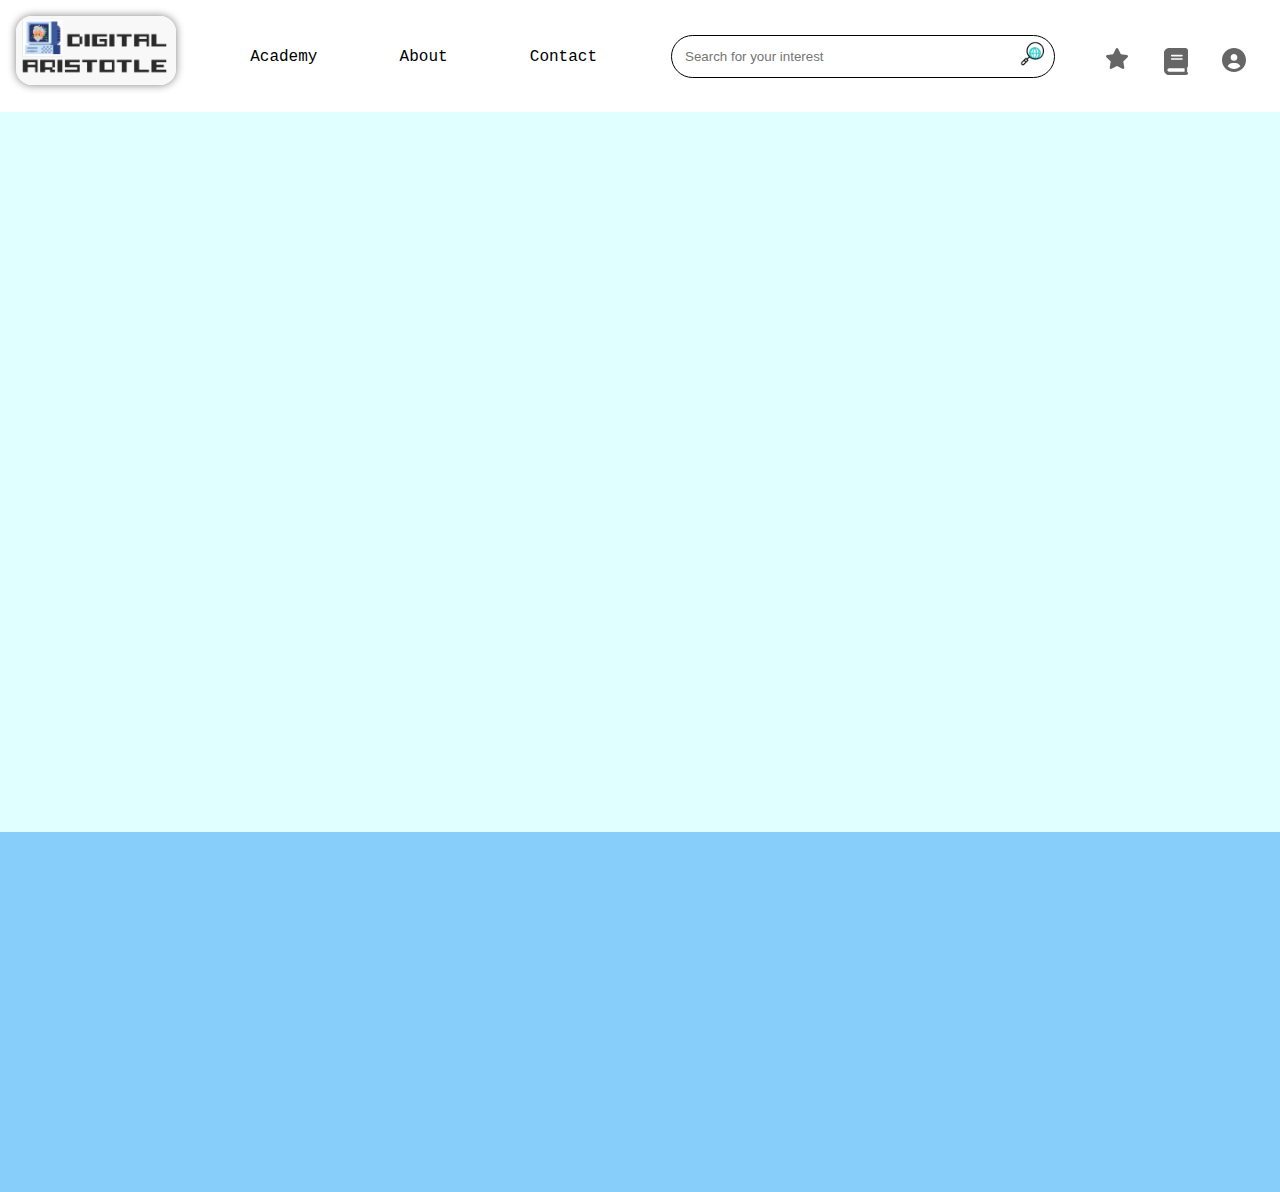
==== index.html @ e0be6559 "Second commit" ====
<!DOCTYPE html>
<html lang="en">
<head>
    <meta charset="UTF-8">
    <meta http-equiv="X-UA-Compatible" content="IE=edge">
    <meta name="viewport" content="width=device-width, initial-scale=1.0">
    <title>Digital Aristotle</title>
    <meta name="description" content="Digital Aristotle - your personalized tutor for learning anything online">
    <link rel="stylesheet" href="css-reset.css">
    <link rel="preconnect" href="https://fonts.googleapis.com">
    <link rel="preconnect" href="https://fonts.gstatic.com" crossorigin>
    <link href="https://fonts.googleapis.com/css2?family=IBM+Plex+Serif:ital,wght@0,400;0,500;1,400&family=Lora:ital@0;1&family=PT+Mono&display=swap" rel="stylesheet">
    <link rel="stylesheet" href="style.css">
</head>
<body>
    
    <header>
        <div class="logo">
            <a href="#"><img src="images/logo2.png" alt="logo for digital Aristotle"></a>
        </div>

        <nav>
            <div class="nbut1"><a href="#" title="">Academy</a></div>
            <div class="nbut2"><a href="#" title="">About</a></div>
            <div class="nbut3"><a href="#" title="">Contact</a></div>
            <div class="search"><input type="search" name="Search specific fields" id="search" placeholder="Search for your interest"></div>
            <div class="star"><a href="#">
                <img src="images/star-solid.svg" alt="Wishlist logo"></a>
                <div class="wiis">
                    <p>Every journey begins with a wish:)</p>
                    <a href="#">Explore</a>
                </div>
            </div>
            
            <div class="book"><a href="#"><img src="images/book-solid.svg" alt="Ongoing studies"></a></div>
            <div class="acc"><a href="#"><img src="images/circle-user-solid.svg" alt="Profile link"></a></div>
        </nav>
            
    </header>
    <div class="container">

    </div>
    <footer>

    </footer>
</body>
</html>
---- style.css ----
/* font-family: 'IBM Plex Serif', serif;
font-family: 'Lora', serif;
font-family: 'PT Mono', monospace; */

html{
    background-color: whitesmoke;
    height:100%;
}

body{
    height:100%;
}

h1{
    font-family: 'IBM Plex Serif', serif;
}

p{
    font-family: 'PT Mono', monospace;
}

a{
    text-decoration: none;
    font-family: 'PT Mono', monospace;
    color:black;
}

header{
    height:7rem;
    display: flex;
    background-color: white;
}

    .logo img{
        width:10rem;
        margin:1rem;
        border-radius:1rem;
        box-shadow: 0rem 0rem 0.5rem grey;
    }

    nav{
        width:100%;
        display:flex;
        justify-content: space-evenly;
    }

    .nbut1,.nbut2,.nbut3{
        width:fit-content;
        height: fit-content;
        margin:2rem 0.5rem;
        padding:1rem;
        border-radius:0.5rem;
    }

    .nbut1:hover,.nbut2:hover,.nbut3:hover{
        animation: box-in 0.3s ease-in-out forwards;
    }

    @keyframes box-in{
        from{
            box-shadow: 0rem 0rem 0.01rem grey;
        }
        to{
            box-shadow: 0rem 0rem 0.5rem grey;
        }
    }

    .search input[type="search"]{
        width:24rem;    
        padding:0.8rem;
        margin:2.2rem 1rem;
        background-image:url("images/search.gif");
        background-position: 21.5rem;
        background-repeat: no-repeat;
        background-size: 2rem;
        border:0.1rem black solid;
        border-radius:1.5rem;
    }

    nav img{
        position:relative;
        width:1.5rem;
        margin:3rem 0rem;
        filter:invert(0.4);
    }

    nav img:hover{
        transition-duration:1s;
        filter:invert(0);
        scale:1.1;
    }

    .wiis{
        display: none;
        font-size: 0.9rem;
        width:fit-content;
        text-align:center;
        position:absolute;
        top:5.5rem;
        right:2rem;
        padding:1rem;
        background-color:white;
        border:0.1rem black solid;
    }

    .wiis a{
        display: block;
        margin-top:0.5rem;
        color:blue;
    }

    
    .star:hover .wiis{
        display: block;
        animation:fade-in 0.7s forwards ease-in; 
    }

    @keyframes fade-in{
        from {  opacity:0; }
        to   { opacity: 1; }
    }

.container{
    height:80%;
    background-color: lightcyan;
}




footer{
    height:40%;
    background-color:lightskyblue;
}
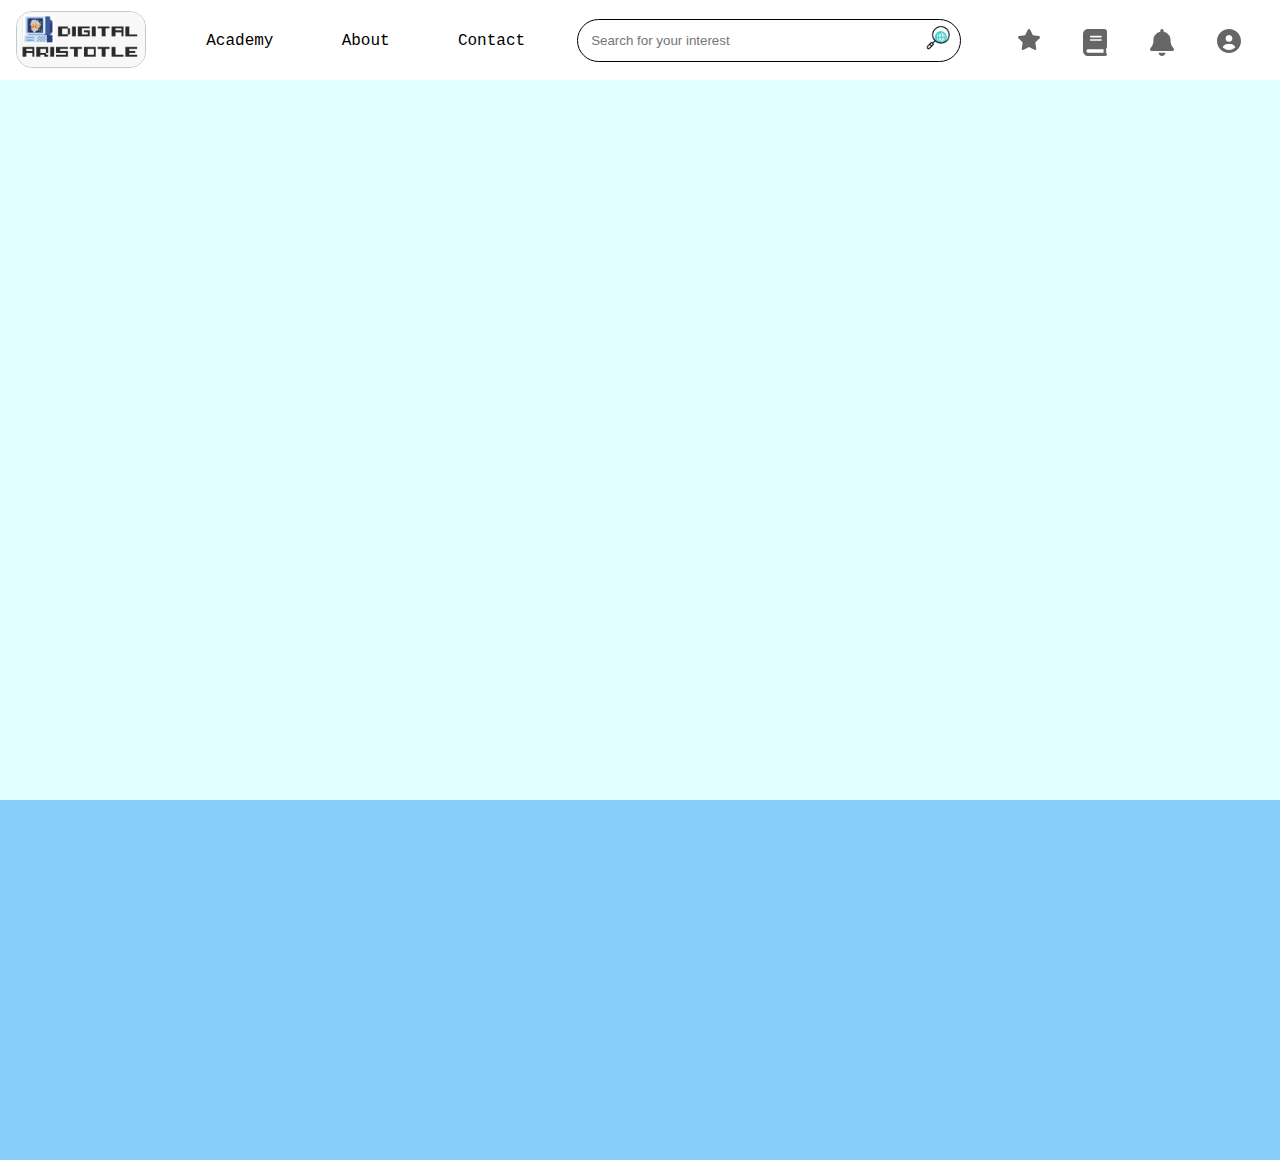
==== commit 1c49f052: "third commit" ====
--- a/index.html
+++ b/index.html
@@ -20,9 +20,9 @@
         </div>
 
         <nav>
-            <div class="nbut1"><a href="#" title="">Academy</a></div>
-            <div class="nbut2"><a href="#" title="">About</a></div>
-            <div class="nbut3"><a href="#" title="">Contact</a></div>
+            <div class="nbut1"><a href="#">Academy</a></div>
+            <div class="nbut2"><a href="#">About</a></div>
+            <div class="nbut3"><a href="#">Contact</a></div>
             <div class="search"><input type="search" name="Search specific fields" id="search" placeholder="Search for your interest"></div>
             <div class="star"><a href="#">
                 <img src="images/star-solid.svg" alt="Wishlist logo"></a>
@@ -31,8 +31,8 @@
                     <a href="#">Explore</a>
                 </div>
             </div>
-            
             <div class="book"><a href="#"><img src="images/book-solid.svg" alt="Ongoing studies"></a></div>
+            <div class="bell"><a href="#"><img src="images/bell-solid.svg" alt="notification"></a></div>
             <div class="acc"><a href="#"><img src="images/circle-user-solid.svg" alt="Profile link"></a></div>
         </nav>
             
--- a/style.css
+++ b/style.css
@@ -26,20 +26,20 @@
 }
 
 header{
-    height:7rem;
+    height:5rem;
     display: flex;
     background-color: white;
 }
 
     .logo img{
-        width:10rem;
-        margin:1rem;
+        width:8rem;
+        margin:0.7rem 0.5rem 0rem 1rem;
         border-radius:1rem;
-        box-shadow: 0rem 0rem 0.5rem grey;
+        border:0.05rem rgba(119, 136, 153, 0.456) solid;
     }
 
     nav{
-        width:100%;
+        width:90%;
         display:flex;
         justify-content: space-evenly;
     }
@@ -47,28 +47,31 @@
     .nbut1,.nbut2,.nbut3{
         width:fit-content;
         height: fit-content;
-        margin:2rem 0.5rem;
+        margin:1rem 0rem;
         padding:1rem;
         border-radius:0.5rem;
+        /* font-weight: 600; check this to see if it works out after finishing the project*/
     }
 
-    .nbut1:hover,.nbut2:hover,.nbut3:hover{
+    .logo img:hover,.nbut1:hover,.nbut2:hover,.nbut3:hover{
         animation: box-in 0.3s ease-in-out forwards;
     }
 
     @keyframes box-in{
         from{
+            text-decoration: none;
             box-shadow: 0rem 0rem 0.01rem grey;
         }
         to{
-            box-shadow: 0rem 0rem 0.5rem grey;
+            text-decoration: overline;
+            box-shadow: 0rem 0rem 0.4rem grey;
         }
     }
 
     .search input[type="search"]{
         width:24rem;    
         padding:0.8rem;
-        margin:2.2rem 1rem;
+        margin:1.2rem 1rem 0rem 0rem;
         background-image:url("images/search.gif");
         background-position: 21.5rem;
         background-repeat: no-repeat;
@@ -80,7 +83,7 @@
     nav img{
         position:relative;
         width:1.5rem;
-        margin:3rem 0rem;
+        margin:1.8rem 0.2rem;
         filter:invert(0.4);
     }
 
@@ -94,9 +97,8 @@
         display: none;
         font-size: 0.9rem;
         width:fit-content;
-        text-align:center;
         position:absolute;
-        top:5.5rem;
+        top:4.5rem;
         right:2rem;
         padding:1rem;
         background-color:white;
@@ -105,19 +107,29 @@
 
     .wiis a{
         display: block;
-        margin-top:0.5rem;
-        color:blue;
+        width:fit-content;
+        margin:0.6rem 0rem 0rem 6.5rem;
+        padding:0.5rem;
+        background-color:black;
+        color:white;
+        border:0.05rem white solid;
     }
 
     
     .star:hover .wiis{
         display: block;
-        animation:fade-in 0.7s forwards ease-in; 
+        animation:fade-in 0.2s forwards ease-out; 
     }
 
     @keyframes fade-in{
-        from {  opacity:0; }
-        to   { opacity: 1; }
+        from {  
+            opacity:0;
+            transform: scale(0.95); 
+        }
+        to { 
+            opacity: 1;
+            transform:scale(1);
+        }
     }
 
 .container{
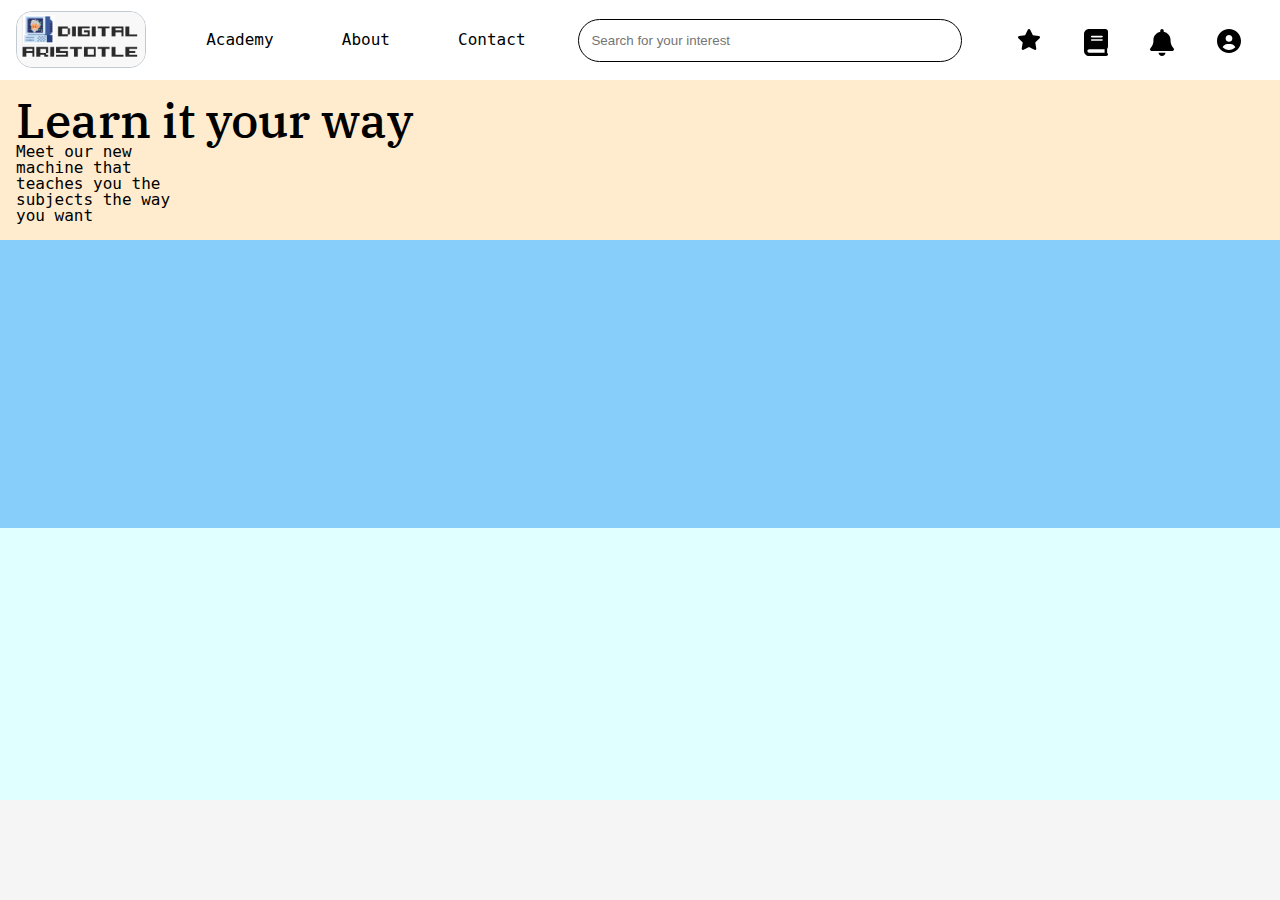
==== commit 86ca02c0: "commit" ====
--- a/index.html
+++ b/index.html
@@ -20,7 +20,16 @@
         </div>
 
         <nav>
-            <div class="nbut1"><a href="#">Academy</a></div>
+            <div class="nbut1">
+                <a href="#" class="aca">Academy</a>
+                <div class="drop-down">
+                    <a href="*">Lorem, ipsum dolor.</a>
+                    <a href="*">Lorem, ipsum dolor.</a>
+                    <a href="*">Lorem, ipsum dolor.</a>
+                    <a href="*">Lorem, ipsum dolor.</a>
+                    <a href="*">Lorem, ipsum dolor.</a>
+                </div>
+            </div>
             <div class="nbut2"><a href="#">About</a></div>
             <div class="nbut3"><a href="#">Contact</a></div>
             <div class="search"><input type="search" name="Search specific fields" id="search" placeholder="Search for your interest"></div>
@@ -32,13 +41,28 @@
                 </div>
             </div>
             <div class="book"><a href="#"><img src="images/book-solid.svg" alt="Ongoing studies"></a></div>
-            <div class="bell"><a href="#"><img src="images/bell-solid.svg" alt="notification"></a></div>
-            <div class="acc"><a href="#"><img src="images/circle-user-solid.svg" alt="Profile link"></a></div>
+            <div class="bell">
+                <a href="#"><img src="images/bell-solid.svg" alt="notification"></a>
+                <div class="noti">
+                    <p>You have no scheduled events;)</p>
+                </div>
+            </div>
+            <div class="acc">
+                <a href="#"><img src="images/circle-user-solid.svg" alt="Profile link"></a>
+                <!-- add a hover container if it seems necessary -->
+            </div>
         </nav>
-            
+        <!-- <div class="mobilenav">
+
+        </div> -->
     </header>
     <div class="container">
-
+        <div class="herobox1">
+            <div class="hdn">
+                <h1>Learn it your way</h1>
+                <p>Meet our new machine that teaches you the subjects the way you want</p>
+            </hdn>
+        </div>
     </div>
     <footer>
 
--- a/style.css
+++ b/style.css
@@ -49,33 +49,48 @@
         height: fit-content;
         margin:1rem 0rem;
         padding:1rem;
-        border-radius:0.5rem;
         /* font-weight: 600; check this to see if it works out after finishing the project*/
     }
 
     .logo img:hover,.nbut1:hover,.nbut2:hover,.nbut3:hover{
-        animation: box-in 0.3s ease-in-out forwards;
+        animation: box-in 0.2s ease-in-out forwards;
     }
 
     @keyframes box-in{
         from{
-            text-decoration: none;
-            box-shadow: 0rem 0rem 0.01rem grey;
+            box-shadow: 0rem 0rem 0.01rem rgb(224, 224, 224);
         }
         to{
-            text-decoration: overline;
-            box-shadow: 0rem 0rem 0.4rem grey;
+            box-shadow: 0rem 0rem 0.5rem rgb(61, 61, 61);
         }
     }
 
+    .drop-down{
+        display:none;
+        font-size: 0.9rem;
+        width:10vw;
+        height:fit-content;
+        position:absolute;
+        top:4.5rem;
+        left:10rem;
+        padding:1rem;
+        background-color:white;
+        border:0.1rem black solid;
+    }
+
+    .drop-down a{
+        display: inline-block;
+    }
+
+    .nbut1:hover .drop-down{
+        animation: fade-in 0.2s forwards ease-in;
+        display: block;
+    }
+
     .search input[type="search"]{
-        width:24rem;    
+        width:30vw;    
         padding:0.8rem;
         margin:1.2rem 1rem 0rem 0rem;
-        background-image:url("images/search.gif");
-        background-position: 21.5rem;
-        background-repeat: no-repeat;
-        background-size: 2rem;
         border:0.1rem black solid;
         border-radius:1.5rem;
     }
@@ -84,12 +99,10 @@
         position:relative;
         width:1.5rem;
         margin:1.8rem 0.2rem;
-        filter:invert(0.4);
     }
 
     nav img:hover{
-        transition-duration:1s;
-        filter:invert(0);
+        transition-duration:0.5s;
         scale:1.1;
     }
 
@@ -115,8 +128,20 @@
         border:0.05rem white solid;
     }
 
+    .noti{
+        display: none;
+        font-size: 0.9rem;
+        width:fit-content;
+        position:absolute;
+        top:4.5rem;
+        right:2rem;
+        padding:1rem;
+        background-color:white;
+        border:0.1rem black solid;
+    }
+
     
-    .star:hover .wiis{
+    .star:hover .wiis,.bell:hover .noti{
         display: block;
         animation:fade-in 0.2s forwards ease-out; 
     }
@@ -124,7 +149,7 @@
     @keyframes fade-in{
         from {  
             opacity:0;
-            transform: scale(0.95); 
+            transform: scale(0.97); 
         }
         to { 
             opacity: 1;
@@ -137,6 +162,26 @@
     background-color: lightcyan;
 }
 
+    .herobox1{
+        width:fit-content;
+        width:100%;
+        background-color: blanchedalmond;
+    }
+
+    .hdn{
+        width:fit-content;
+        font-size:3rem;
+        font-weight:500;
+        padding:1rem;
+    }
+
+    .hdn p{
+        font-size:1rem;
+        width:10rem;
+    }
+
+
+
 
 
 
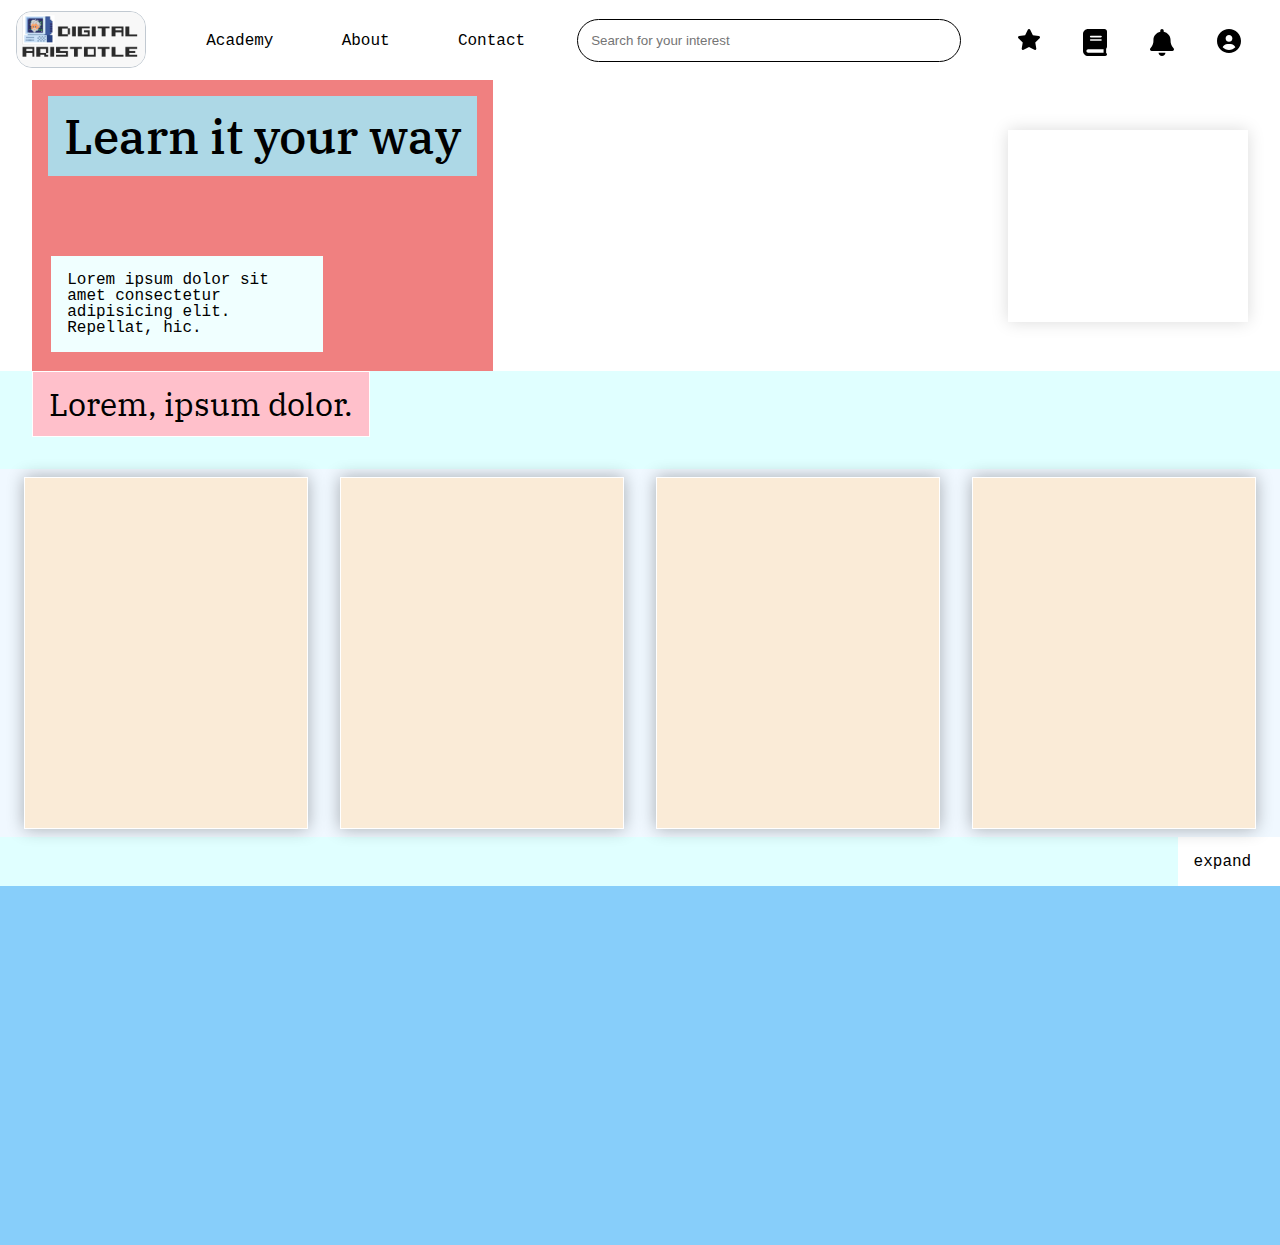
==== commit a6a14546: "commit" ====
--- a/index.html
+++ b/index.html
@@ -23,32 +23,52 @@
             <div class="nbut1">
                 <a href="#" class="aca">Academy</a>
                 <div class="drop-down">
-                    <a href="*">Lorem, ipsum dolor.</a>
-                    <a href="*">Lorem, ipsum dolor.</a>
-                    <a href="*">Lorem, ipsum dolor.</a>
-                    <a href="*">Lorem, ipsum dolor.</a>
-                    <a href="*">Lorem, ipsum dolor.</a>
+                    <div class="dropa">
+                        <a href="#" class="text">Lorem, ipsum dolor.</a>
+                        <a href="#"><img src="images/angle-right-solid.svg" alt=""></a>
+                    </div>
+                    <div class="dropa">
+                        <a href="#" class="text">Lorem, ipsum dolor.</a>
+                        <a href="#"><img src="images/angle-right-solid.svg" alt=""></a>
+                    </div>
+                    <div class="dropa">
+                        <a href="#" class="text">Lorem, ipsum dolor.</a>
+                        <a href="#"><img src="images/angle-right-solid.svg" alt=""></a>
+                    </div>
+                    <div class="dropa">
+                        <a href="#" class="text">Lorem, ipsum dolor.</a>
+                        <a href="#"><img src="images/angle-right-solid.svg" alt=""></a>
+                    </div>
+                    <div class="dropa">
+                        <a href="#" class="text">Lorem, ipsum dolor.</a>
+                        <a href="#"><img src="images/angle-right-solid.svg" alt=""></a>
+                    </div>    
                 </div>
             </div>
             <div class="nbut2"><a href="#">About</a></div>
             <div class="nbut3"><a href="#">Contact</a></div>
             <div class="search"><input type="search" name="Search specific fields" id="search" placeholder="Search for your interest"></div>
             <div class="star"><a href="#">
-                <img src="images/star-solid.svg" alt="Wishlist logo"></a>
+                <img src="images/star-solid.svg" alt="Wishlist logo" class="st"></a>
                 <div class="wiis">
                     <p>Every journey begins with a wish:)</p>
                     <a href="#">Explore</a>
                 </div>
             </div>
-            <div class="book"><a href="#"><img src="images/book-solid.svg" alt="Ongoing studies"></a></div>
+            <div class="book">
+                <a href="#"><img src="images/book-solid.svg" alt="Ongoing studies" class="bo"></a>
+                <div class="curr">
+                    <p>You have no Ongoing study:(</p>
+                </div>
+            </div>
             <div class="bell">
-                <a href="#"><img src="images/bell-solid.svg" alt="notification"></a>
+                <a href="#"><img src="images/bell-solid.svg" alt="notification" class="be"></a>
                 <div class="noti">
                     <p>You have no scheduled events;)</p>
                 </div>
             </div>
             <div class="acc">
-                <a href="#"><img src="images/circle-user-solid.svg" alt="Profile link"></a>
+                <a href="#"><img src="images/circle-user-solid.svg" alt="Profile link" class="ac" title="Your account"></a>
                 <!-- add a hover container if it seems necessary -->
             </div>
         </nav>
@@ -60,8 +80,31 @@
         <div class="herobox1">
             <div class="hdn">
                 <h1>Learn it your way</h1>
-                <p>Meet our new machine that teaches you the subjects the way you want</p>
-            </hdn>
+                <p>Lorem ipsum dolor sit amet consectetur adipisicing elit. Repellat, hic.</p>
+            </div>
+            <div class="himg">
+                <img src="" alt="">
+            </div>
+        </div>
+        <div class="top">
+            <h1>Lorem, ipsum dolor.</h1>
+        </div>
+        <div class="scrods">
+            <div class="card">
+
+            </div>
+            <div class="card">
+
+            </div>
+            <div class="card">
+
+            </div>
+            <div class="card">
+
+            </div>
+        </div>
+        <div class="more">
+            <a href="#">expand</a>
         </div>
     </div>
     <footer>
--- a/style.css
+++ b/style.css
@@ -5,6 +5,7 @@
 html{
     background-color: whitesmoke;
     height:100%;
+    overflow-x:hidden;
 }
 
 body{
@@ -67,19 +68,35 @@
 
     .drop-down{
         display:none;
-        font-size: 0.9rem;
-        width:10vw;
-        height:fit-content;
-        position:absolute;
-        top:4.5rem;
-        left:10rem;
-        padding:1rem;
-        background-color:white;
-        border:0.1rem black solid;
-    }
-
-    .drop-down a{
-        display: inline-block;
+        width:fit-content;
+        position:absolute;
+        top:4.2rem;
+        left:10.5rem;
+        background-color:white;
+        border:0.1rem black solid;
+    }
+
+    .dropa{
+        display: flex;
+        align-items: center;
+    }
+
+    .text{
+        padding:1rem;
+    }
+
+    .dropa a:hover{
+        text-decoration:underline;
+    }
+
+    .dropa img{
+        width:1rem;
+        padding:1rem;
+        margin:0.2rem;
+    }
+
+    .dropa img:hover{
+        box-shadow: 0rem 0rem 1rem rgba(0, 0, 0, 0.147);
     }
 
     .nbut1:hover .drop-down{
@@ -95,13 +112,13 @@
         border-radius:1.5rem;
     }
 
-    nav img{
+    .st,.bo,.be,.ac{
         position:relative;
         width:1.5rem;
         margin:1.8rem 0.2rem;
     }
 
-    nav img:hover{
+    .st:hover,.bo:hover,.be:hover,.ac:hover{
         transition-duration:0.5s;
         scale:1.1;
     }
@@ -128,6 +145,28 @@
         border:0.05rem white solid;
     }
 
+    .curr{
+        display: none;
+        font-size: 0.9rem;
+        width:fit-content;
+        position:absolute;
+        top:4.5rem;
+        right:3rem;
+        padding:1rem;
+        background-color:white;
+        border:0.1rem black solid;
+    }
+
+    .curr a{
+        display: block;
+        width:fit-content;
+        margin:0.6rem 0rem 0rem 6.5rem;
+        padding:0.5rem;
+        background-color:black;
+        color:white;
+        border:0.05rem white solid;
+    }
+
     .noti{
         display: none;
         font-size: 0.9rem;
@@ -141,7 +180,7 @@
     }
 
     
-    .star:hover .wiis,.bell:hover .noti{
+    .star:hover .wiis,.bell:hover .noti,.book:hover .curr{
         display: block;
         animation:fade-in 0.2s forwards ease-out; 
     }
@@ -158,26 +197,81 @@
     }
 
 .container{
-    height:80%;
+    height:fit-content;
     background-color: lightcyan;
 }
 
     .herobox1{
-        width:fit-content;
+        display:flex;
+        justify-content: space-between;
+        align-items: center;
         width:100%;
-        background-color: blanchedalmond;
-    }
-
-    .hdn{
-        width:fit-content;
-        font-size:3rem;
-        font-weight:500;
-        padding:1rem;
-    }
-
-    .hdn p{
-        font-size:1rem;
-        width:10rem;
+        height:70%;
+        background-color:white;
+        color: black;
+    }
+
+        .hdn{
+            background-color:lightcoral;
+            width:fit-content;
+            font-size:3rem;
+            font-weight:500;
+            margin-left:2rem;
+            padding:1rem;
+        }
+
+        .hdn h1{
+            background-color:lightblue;
+            margin-bottom:5rem;
+            padding:1rem;
+        }
+
+        .hdn p{
+            background-color: azure;
+            margin:0.2rem;
+            padding:1rem;
+            font-size:1rem;
+            width:15rem;
+        }
+
+        .himg{
+            width:15rem;
+            height:12rem;
+            margin-right:2rem;
+            box-shadow:0rem 0rem 1rem rgba(0, 0, 0, 0.147);
+        }
+
+    .top{
+        width:fit-content;
+        font-size:2rem;
+        background-color:pink;
+        border:0.1rem solid white;
+        margin-left:2rem;
+        padding:1rem;
+    }    
+
+    .scrods{
+        display:flex;
+        justify-content: space-evenly;
+        flex-wrap:wrap;
+        height:23rem;
+        width:100%;
+        background-color: aliceblue;
+        margin-top:2rem;
+    }
+
+        .card{
+            width:22%;
+            background-color: antiquewhite;
+            margin:0.5rem;
+            border:0.1rem solid white;
+            box-shadow:0rem 0rem 1rem rgba(0, 0, 0, 0.31);
+        }
+
+    .more{
+        margin-left:92%;
+        padding:1rem;
+        background-color:white;
     }
 
 
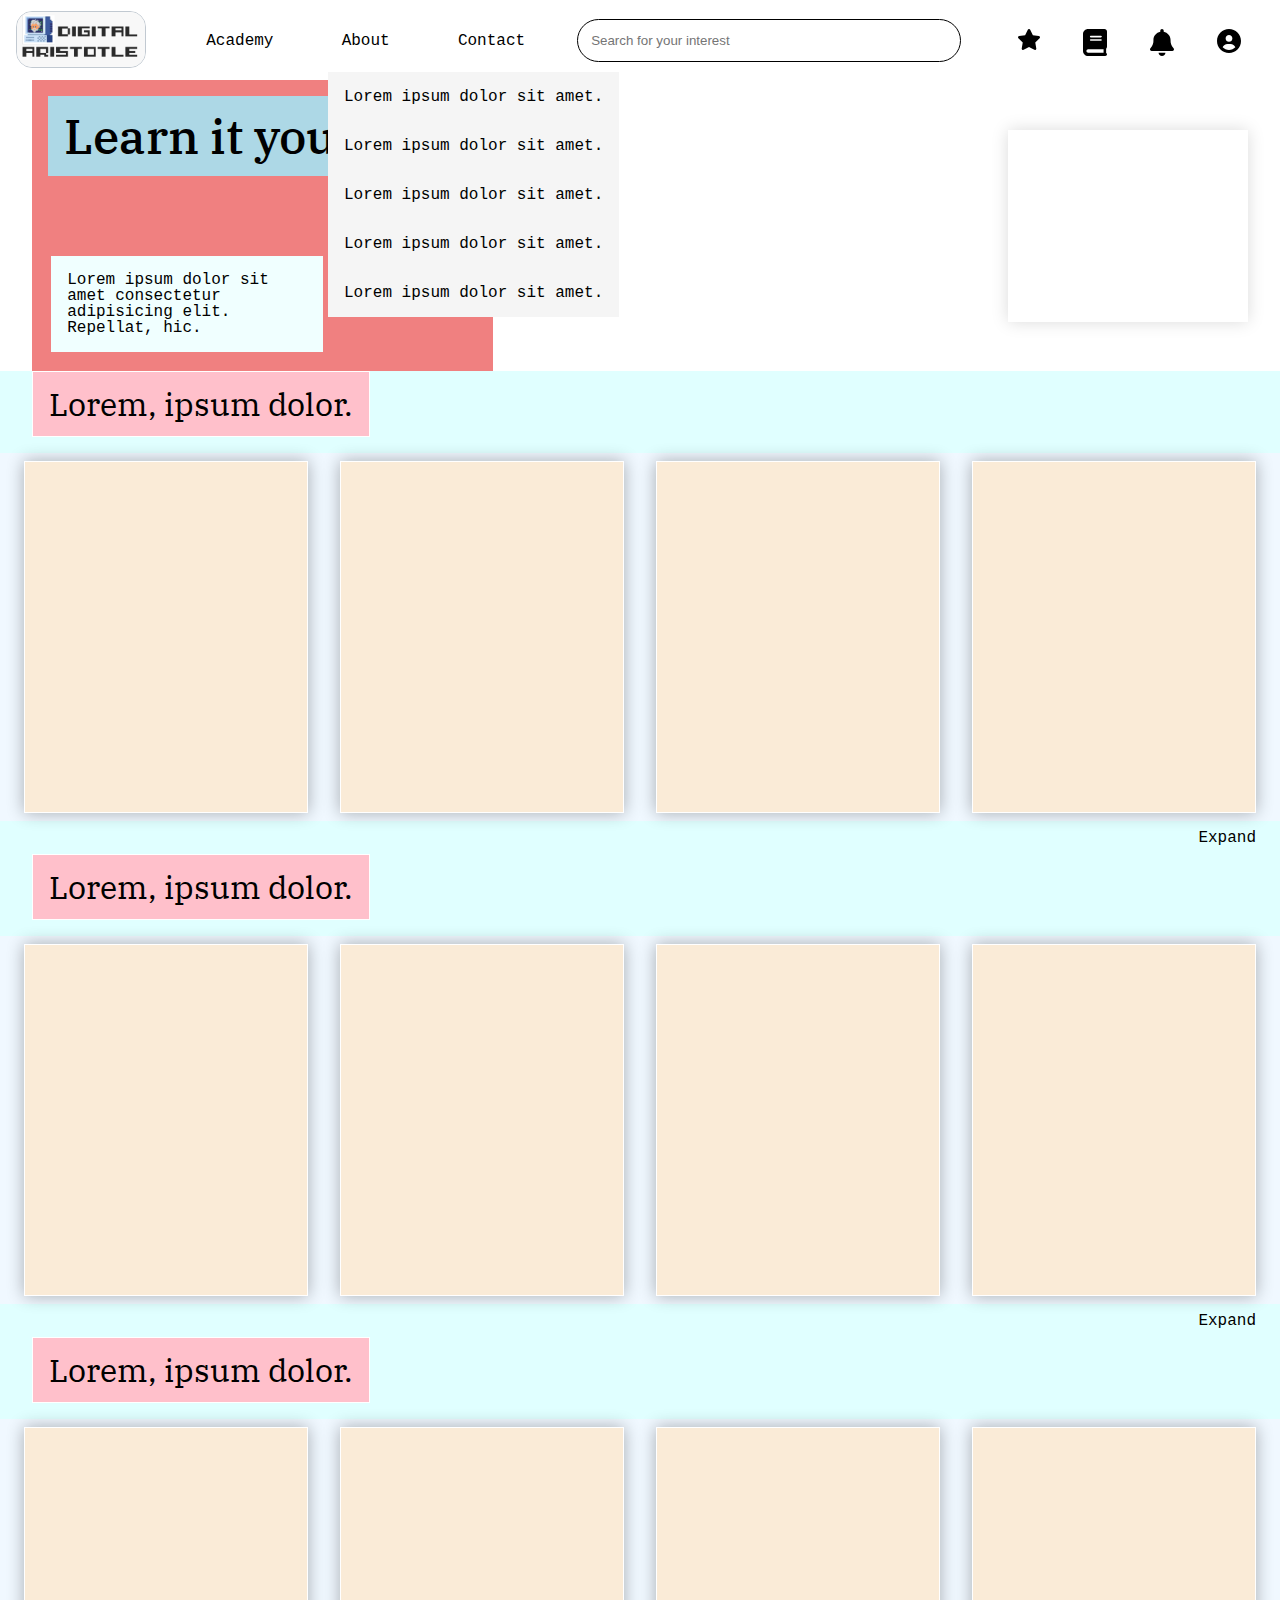
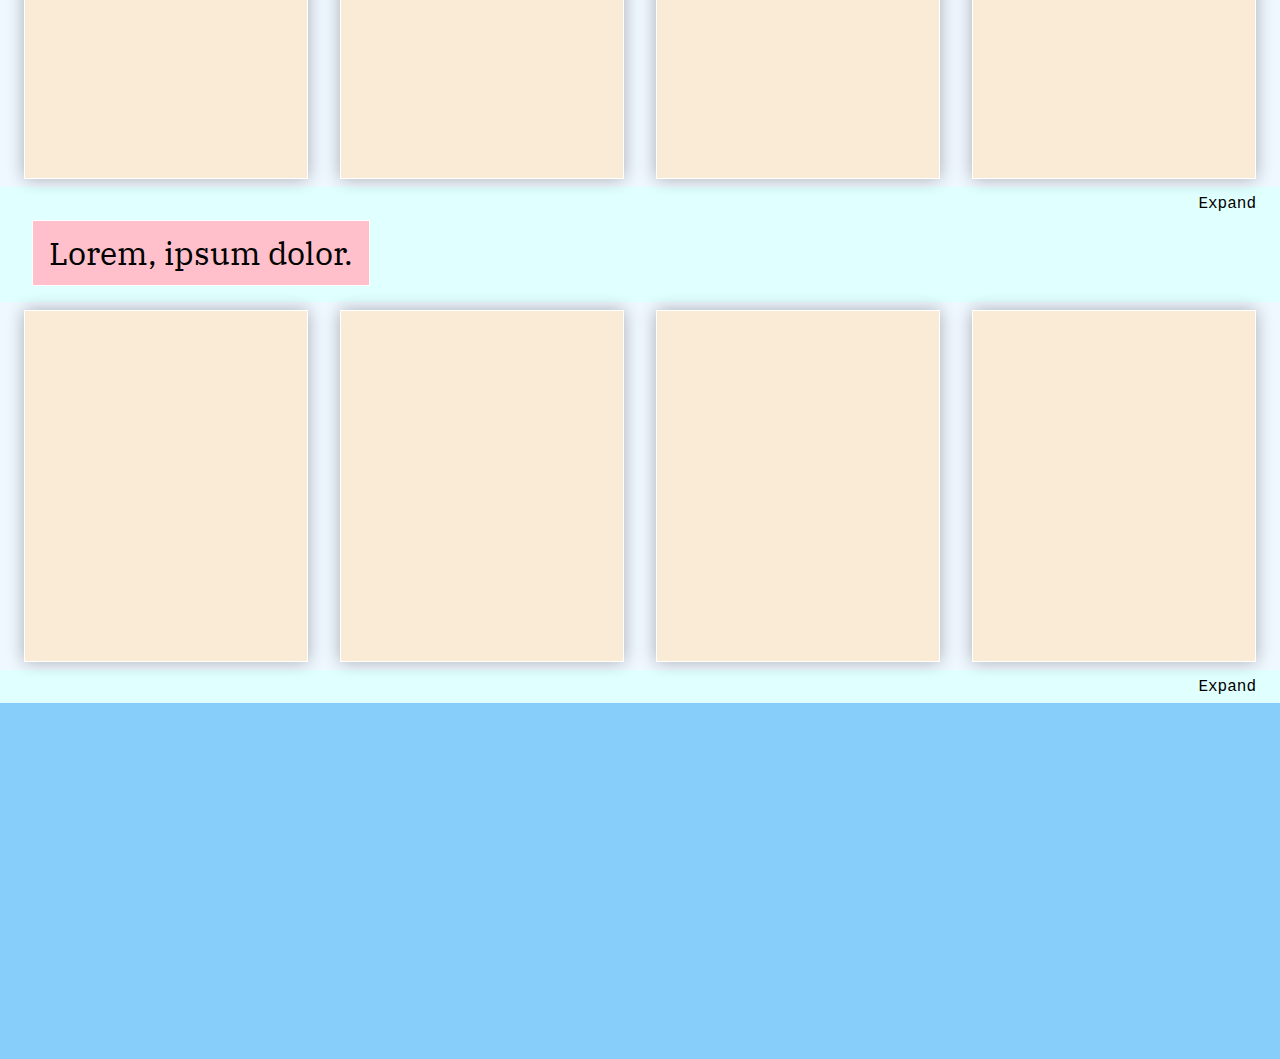
==== commit 9fff5d67: "changed nav" ====
--- a/index.html
+++ b/index.html
@@ -13,7 +13,6 @@
     <link rel="stylesheet" href="style.css">
 </head>
 <body>
-    
     <header>
         <div class="logo">
             <a href="#"><img src="images/logo2.png" alt="logo for digital Aristotle"></a>
@@ -25,24 +24,25 @@
                 <div class="drop-down">
                     <div class="dropa">
                         <a href="#" class="text">Lorem, ipsum dolor.</a>
-                        <a href="#"><img src="images/angle-right-solid.svg" alt=""></a>
+                        <a href="#" onclick="navdisplay()"><img src="images/angle-right-solid.svg" alt=""></a>
                     </div>
-                    <div class="dropa">
-                        <a href="#" class="text">Lorem, ipsum dolor.</a>
-                        <a href="#"><img src="images/angle-right-solid.svg" alt=""></a>
+                </div>
+                <div class="dropb" id="subdis">
+                    <div class="dropc">
+                        <a href="#">Lorem ipsum dolor sit amet.</a>
                     </div>
-                    <div class="dropa">
-                        <a href="#" class="text">Lorem, ipsum dolor.</a>
-                        <a href="#"><img src="images/angle-right-solid.svg" alt=""></a>
+                    <div class="dropc">
+                        <a href="#">Lorem ipsum dolor sit amet.</a>
                     </div>
-                    <div class="dropa">
-                        <a href="#" class="text">Lorem, ipsum dolor.</a>
-                        <a href="#"><img src="images/angle-right-solid.svg" alt=""></a>
+                    <div class="dropc">
+                        <a href="#">Lorem ipsum dolor sit amet.</a>
                     </div>
-                    <div class="dropa">
-                        <a href="#" class="text">Lorem, ipsum dolor.</a>
-                        <a href="#"><img src="images/angle-right-solid.svg" alt=""></a>
-                    </div>    
+                    <div class="dropc">
+                        <a href="#">Lorem ipsum dolor sit amet.</a>
+                    </div>
+                    <div class="dropc">
+                        <a href="#">Lorem ipsum dolor sit amet.</a>
+                    </div>
                 </div>
             </div>
             <div class="nbut2"><a href="#">About</a></div>
@@ -104,11 +104,75 @@
             </div>
         </div>
         <div class="more">
-            <a href="#">expand</a>
+            <a href="#">Expand</a>
+        </div>
+
+        <div class="top">
+            <h1>Lorem, ipsum dolor.</h1>
+        </div>
+        <div class="scrods">
+            <div class="card">
+
+            </div>
+            <div class="card">
+
+            </div>
+            <div class="card">
+
+            </div>
+            <div class="card">
+
+            </div>
+        </div>
+        <div class="more">
+            <a href="#">Expand</a>
+        </div>
+
+        <div class="top">
+            <h1>Lorem, ipsum dolor.</h1>
+        </div>
+        <div class="scrods">
+            <div class="card">
+
+            </div>
+            <div class="card">
+
+            </div>
+            <div class="card">
+
+            </div>
+            <div class="card">
+
+            </div>
+        </div>
+        <div class="more">
+            <a href="#">Expand</a>
+        </div>
+
+        <div class="top">
+            <h1>Lorem, ipsum dolor.</h1>
+        </div>
+        <div class="scrods">
+            <div class="card">
+
+            </div>
+            <div class="card">
+
+            </div>
+            <div class="card">
+
+            </div>
+            <div class="card">
+
+            </div>
+        </div>
+        <div class="more">
+            <a href="#">Expand</a>
         </div>
     </div>
     <footer>
 
     </footer>
+    <script src="edu.js"></script>
 </body>
 </html>--- a/style.css
+++ b/style.css
@@ -5,7 +5,6 @@
 html{
     background-color: whitesmoke;
     height:100%;
-    overflow-x:hidden;
 }
 
 body{
@@ -81,6 +80,17 @@
         align-items: center;
     }
 
+    .dropb{
+        position:absolute;
+        top:4.5rem;
+        left:20.5rem;
+    }
+
+    .dropc{
+        padding:1rem;
+        background-color:whitesmoke;
+    }
+
     .text{
         padding:1rem;
     }
@@ -97,6 +107,10 @@
 
     .dropa img:hover{
         box-shadow: 0rem 0rem 1rem rgba(0, 0, 0, 0.147);
+    }
+
+    .dropa img:hover .dropb{
+        display:block;
     }
 
     .nbut1:hover .drop-down{
@@ -257,7 +271,7 @@
         height:23rem;
         width:100%;
         background-color: aliceblue;
-        margin-top:2rem;
+        margin-top:1rem;
     }
 
         .card{
@@ -269,9 +283,12 @@
         }
 
     .more{
-        margin-left:92%;
-        padding:1rem;
-        background-color:white;
+        margin-left:93%;
+        padding:0.5rem;
+    }
+
+    .more:hover{
+        text-decoration:underline;
     }
 
 
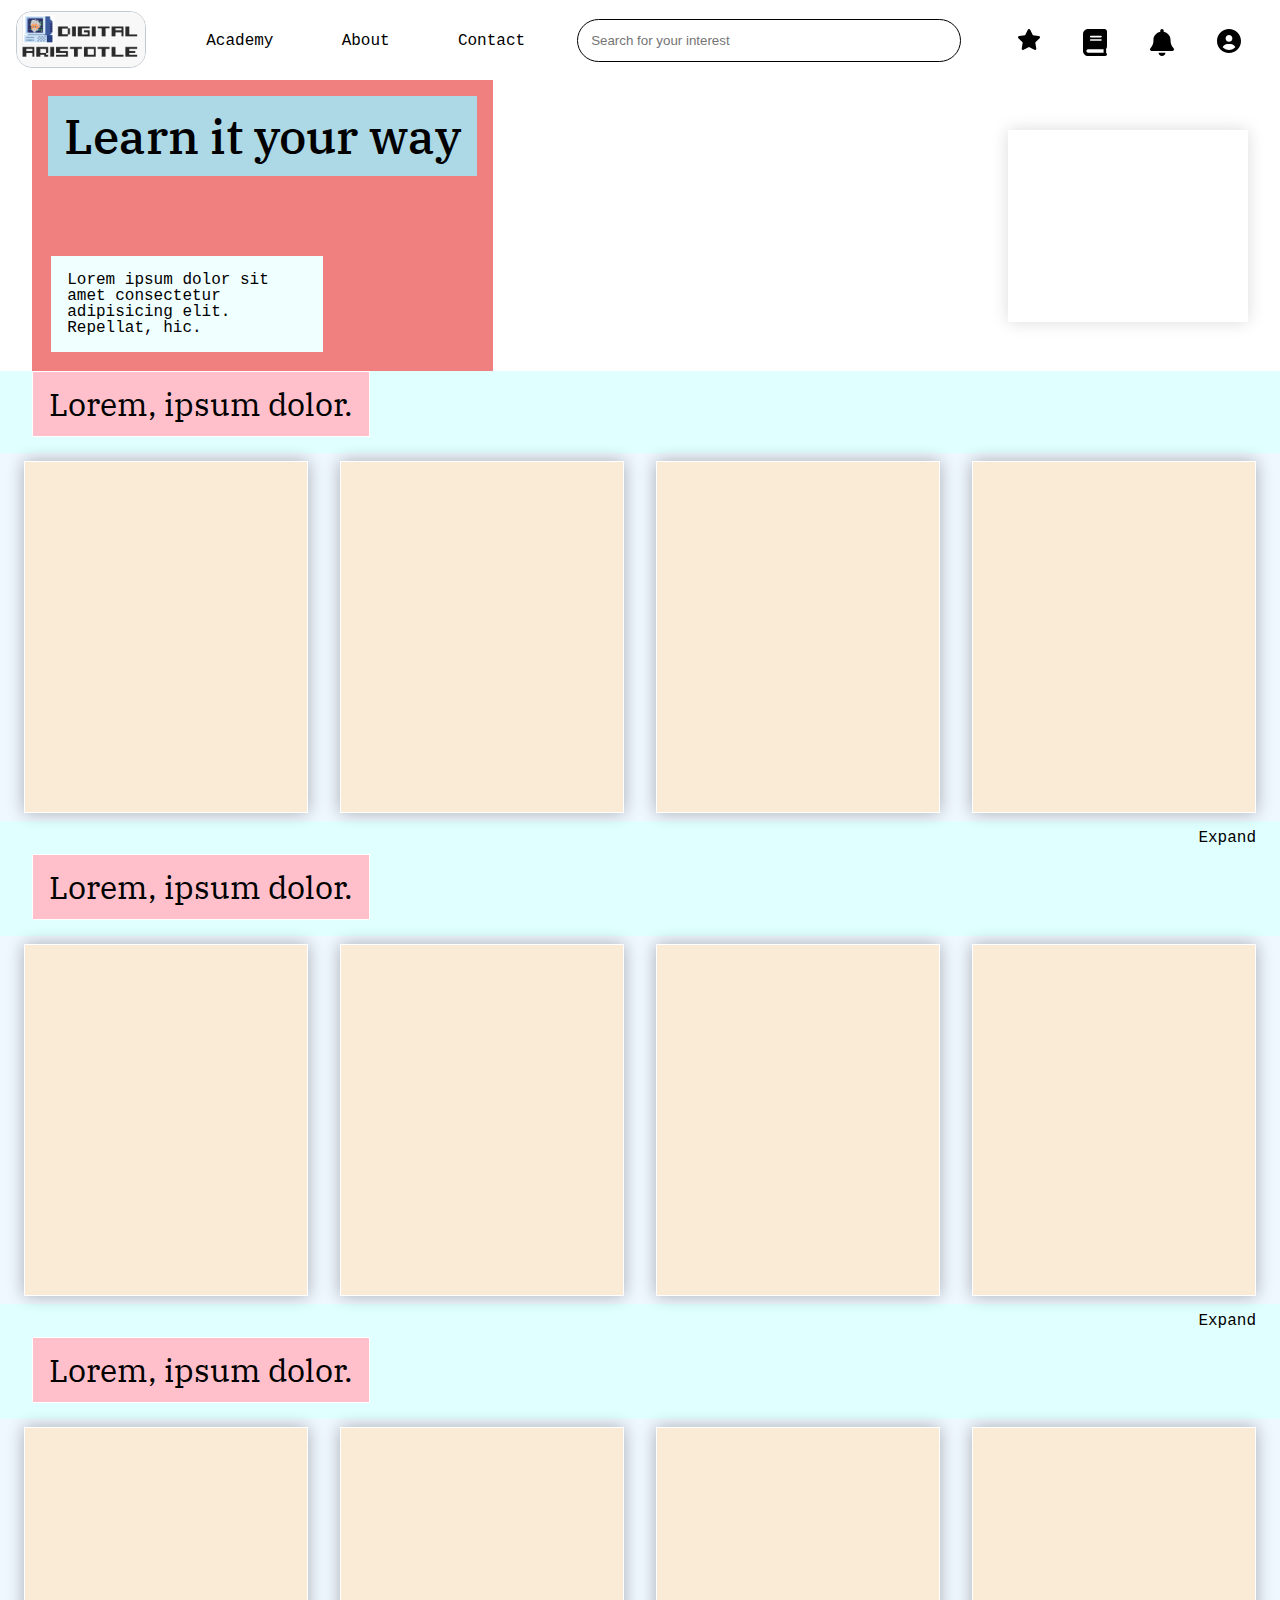
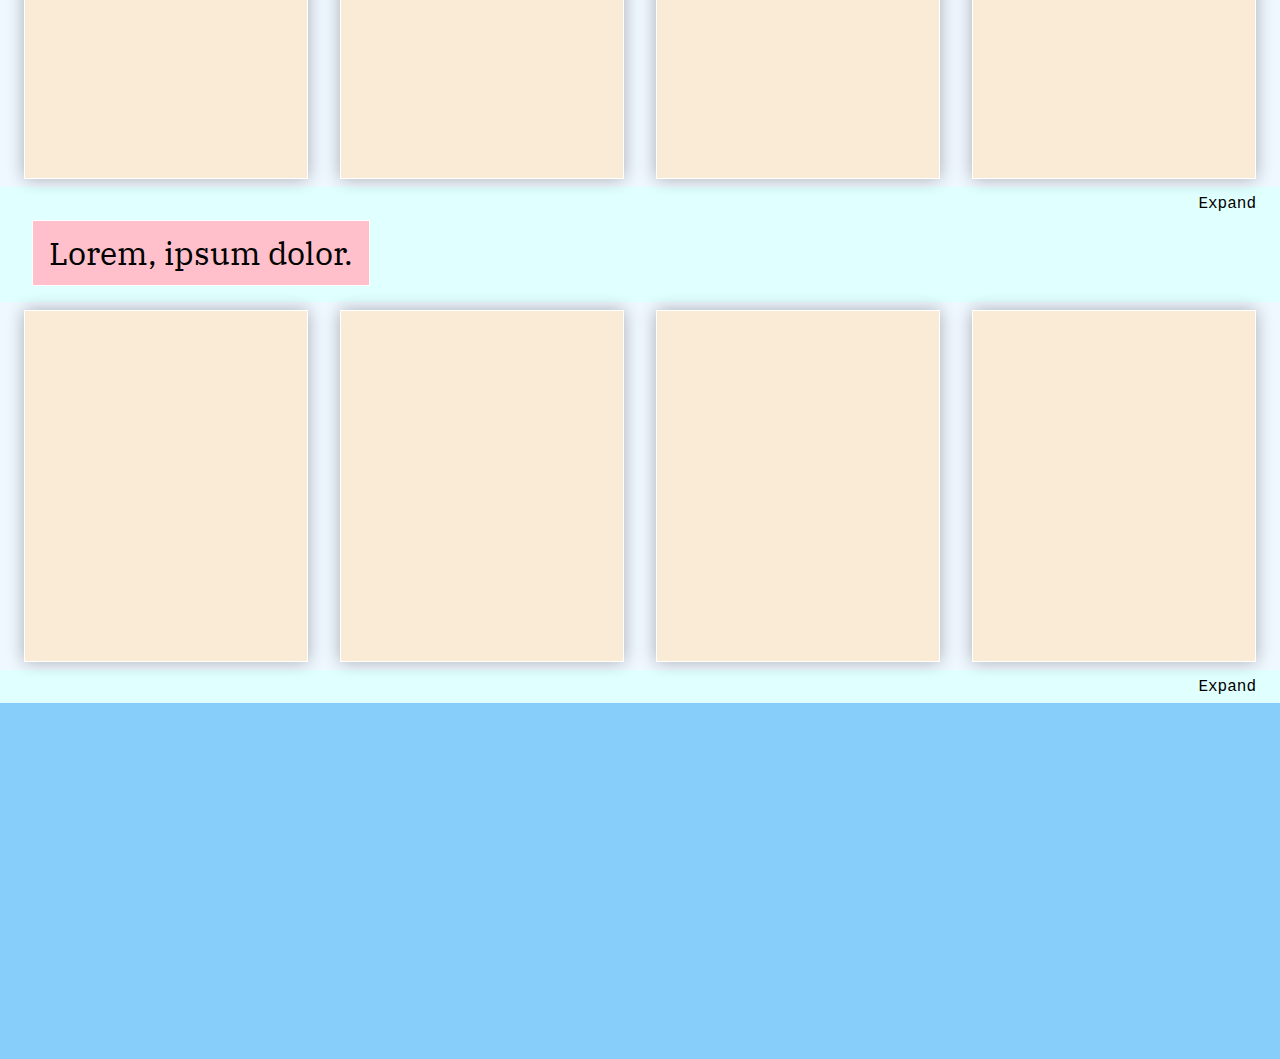
==== commit fe590444: "broken academy section" ====
--- a/index.html
+++ b/index.html
@@ -24,26 +24,48 @@
                 <div class="drop-down">
                     <div class="dropa">
                         <a href="#" class="text">Lorem, ipsum dolor.</a>
-                        <a href="#" onclick="navdisplay()"><img src="images/angle-right-solid.svg" alt=""></a>
-                    </div>
-                </div>
-                <div class="dropb" id="subdis">
-                    <div class="dropc">
-                        <a href="#">Lorem ipsum dolor sit amet.</a>
-                    </div>
-                    <div class="dropc">
-                        <a href="#">Lorem ipsum dolor sit amet.</a>
-                    </div>
-                    <div class="dropc">
-                        <a href="#">Lorem ipsum dolor sit amet.</a>
-                    </div>
-                    <div class="dropc">
-                        <a href="#">Lorem ipsum dolor sit amet.</a>
-                    </div>
-                    <div class="dropc">
-                        <a href="#">Lorem ipsum dolor sit amet.</a>
-                    </div>
-                </div>
+                        <a href="#" onmouseenter="navdisplay(subdis1)" id="arrow"><img src="images/angle-right-solid.svg" alt=""></a>
+                    </div>
+                    <div class="dropa">
+                        <a href="#" class="text">Lorem, ipsum dolor.</a>
+                        <a href="#" onmouseenter="navdisplay(subdis2)" id="arrow"><img src="images/angle-right-solid.svg" alt=""></a>
+                    </div>
+                </div>
+                <div class="dropb" onmouseleave="navexit(this)" id="subdis1">
+                    <div class="dropc">
+                        <a href="#">1  Lorem ipsum dolor sit amet.</a>
+                    </div>
+                    <div class="dropc">
+                        <a href="#">Lorem ipsum dolor sit amet.</a>
+                    </div>
+                    <div class="dropc">
+                        <a href="#">Lorem ipsum dolor sit amet.</a>
+                    </div>
+                    <div class="dropc">
+                        <a href="#">Lorem ipsum dolor sit amet.</a>
+                    </div>
+                    <div class="dropc">
+                        <a href="#">Lorem ipsum dolor sit amet.</a>
+                    </div>
+                </div>
+                <div class="dropb" onmouseleave="navexit(this)" id="subdis2">
+                    <div class="dropc">
+                        <a href="#">2 Lorem ipsum dolor sit amet.</a>
+                    </div>
+                    <div class="dropc">
+                        <a href="#">Lorem ipsum dolor sit amet.</a>
+                    </div>
+                    <div class="dropc">
+                        <a href="#">Lorem ipsum dolor sit amet.</a>
+                    </div>
+                    <div class="dropc">
+                        <a href="#">Lorem ipsum dolor sit amet.</a>
+                    </div>
+                    <div class="dropc">
+                        <a href="#">Lorem ipsum dolor sit amet.</a>
+                    </div>
+                </div>
+                
             </div>
             <div class="nbut2"><a href="#">About</a></div>
             <div class="nbut3"><a href="#">Contact</a></div>
--- a/style.css
+++ b/style.css
@@ -67,7 +67,7 @@
 
     .drop-down{
         display:none;
-        width:fit-content;
+        min-width:10rem;
         position:absolute;
         top:4.2rem;
         left:10.5rem;
@@ -81,21 +81,22 @@
     }
 
     .dropb{
-        position:absolute;
-        top:4.5rem;
-        left:20.5rem;
+        display: none;
+        position:absolute;
+        top:4.2rem;
+        left:27.5rem;
     }
 
     .dropc{
         padding:1rem;
-        background-color:whitesmoke;
+        background-color:white;
     }
 
     .text{
         padding:1rem;
     }
 
-    .dropa a:hover{
+    .text:hover,.dropc:hover{
         text-decoration:underline;
     }
 
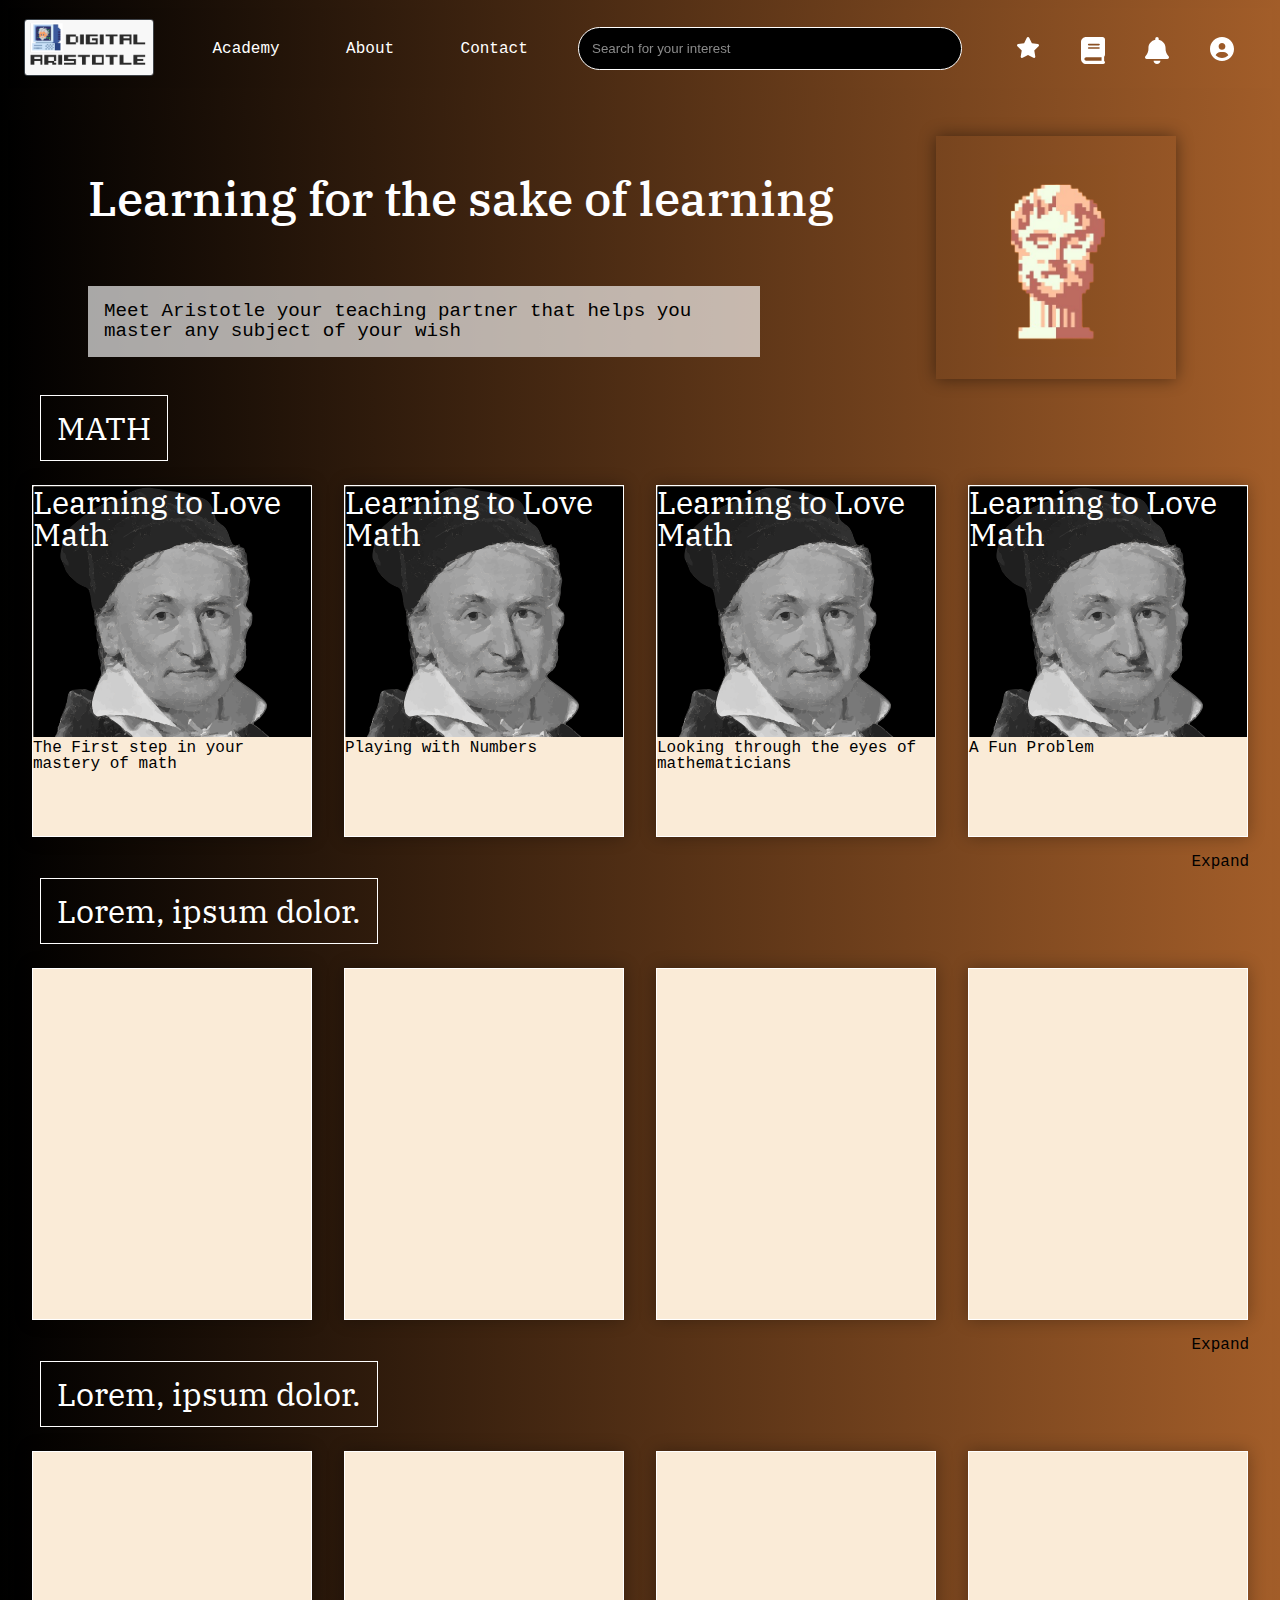
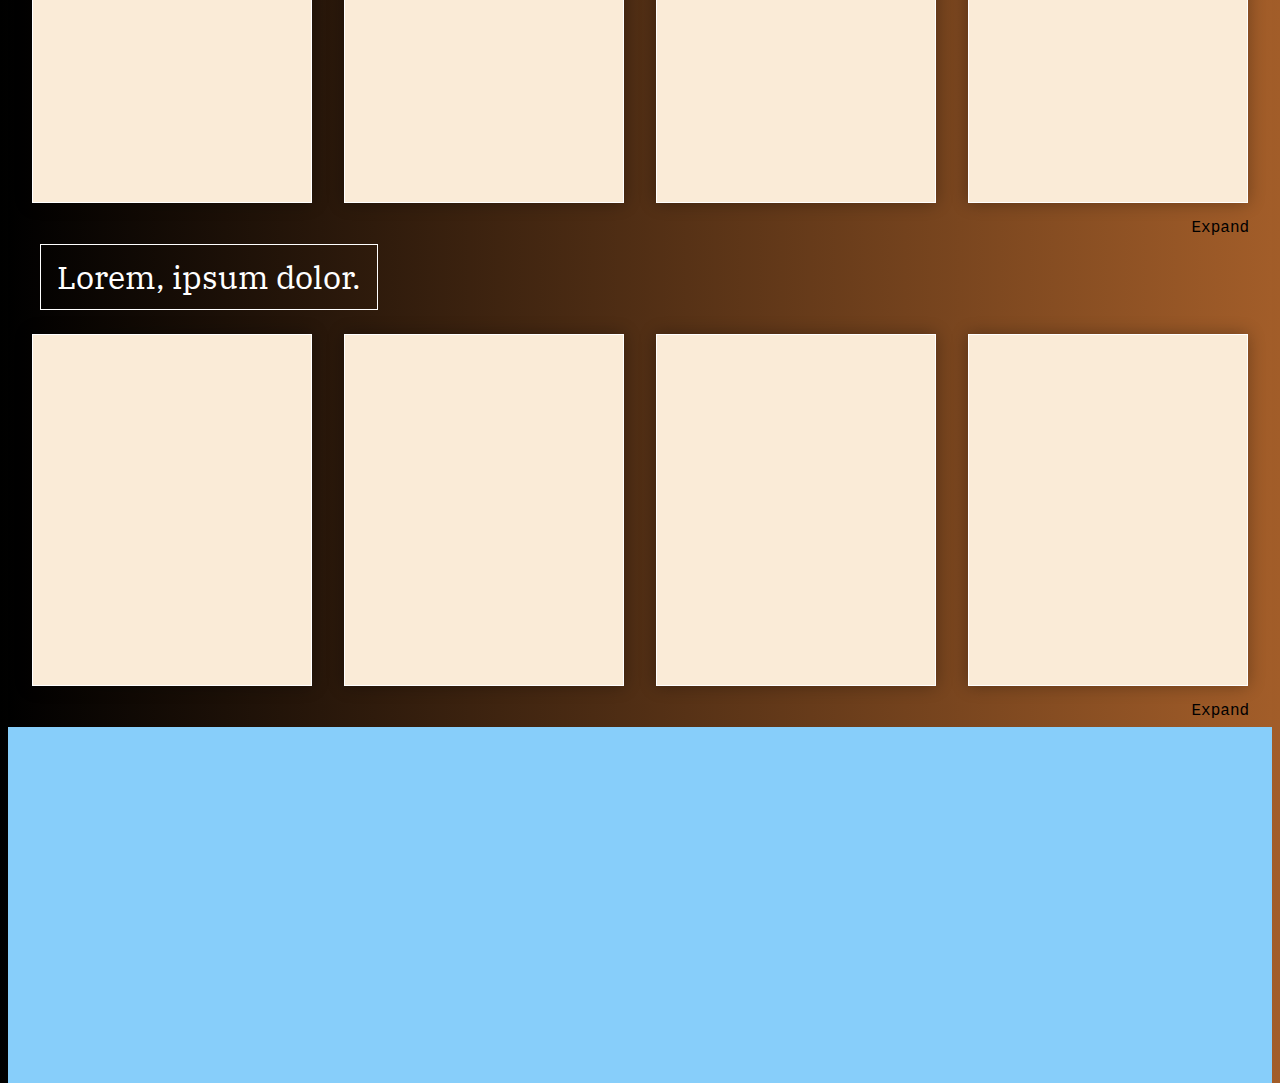
==== commit 35dcee97: "commit" ====
--- a/index.html
+++ b/index.html
@@ -24,51 +24,14 @@
                 <div class="drop-down">
                     <div class="dropa">
                         <a href="#" class="text">Lorem, ipsum dolor.</a>
-                        <a href="#" onmouseenter="navdisplay(subdis1)" id="arrow"><img src="images/angle-right-solid.svg" alt=""></a>
                     </div>
                     <div class="dropa">
                         <a href="#" class="text">Lorem, ipsum dolor.</a>
-                        <a href="#" onmouseenter="navdisplay(subdis2)" id="arrow"><img src="images/angle-right-solid.svg" alt=""></a>
                     </div>
                 </div>
-                <div class="dropb" onmouseleave="navexit(this)" id="subdis1">
-                    <div class="dropc">
-                        <a href="#">1  Lorem ipsum dolor sit amet.</a>
-                    </div>
-                    <div class="dropc">
-                        <a href="#">Lorem ipsum dolor sit amet.</a>
-                    </div>
-                    <div class="dropc">
-                        <a href="#">Lorem ipsum dolor sit amet.</a>
-                    </div>
-                    <div class="dropc">
-                        <a href="#">Lorem ipsum dolor sit amet.</a>
-                    </div>
-                    <div class="dropc">
-                        <a href="#">Lorem ipsum dolor sit amet.</a>
-                    </div>
-                </div>
-                <div class="dropb" onmouseleave="navexit(this)" id="subdis2">
-                    <div class="dropc">
-                        <a href="#">2 Lorem ipsum dolor sit amet.</a>
-                    </div>
-                    <div class="dropc">
-                        <a href="#">Lorem ipsum dolor sit amet.</a>
-                    </div>
-                    <div class="dropc">
-                        <a href="#">Lorem ipsum dolor sit amet.</a>
-                    </div>
-                    <div class="dropc">
-                        <a href="#">Lorem ipsum dolor sit amet.</a>
-                    </div>
-                    <div class="dropc">
-                        <a href="#">Lorem ipsum dolor sit amet.</a>
-                    </div>
-                </div>
-                
             </div>
-            <div class="nbut2"><a href="#">About</a></div>
-            <div class="nbut3"><a href="#">Contact</a></div>
+            <div class="nbut2"><a href="about.html" class="abo">About</a></div>
+            <div class="nbut3"><a href="#" class="con">Contact</a></div>
             <div class="search"><input type="search" name="Search specific fields" id="search" placeholder="Search for your interest"></div>
             <div class="star"><a href="#">
                 <img src="images/star-solid.svg" alt="Wishlist logo" class="st"></a>
@@ -101,28 +64,44 @@
     <div class="container">
         <div class="herobox1">
             <div class="hdn">
-                <h1>Learn it your way</h1>
-                <p>Lorem ipsum dolor sit amet consectetur adipisicing elit. Repellat, hic.</p>
+                <h1>Learning for the sake of learning</h1>
+                <p>Meet Aristotle your teaching partner that helps you master any subject of your wish</p>
             </div>
             <div class="himg">
-                <img src="" alt="">
+                <img src="images/My project (2).png" alt="Teaching partner">
             </div>
         </div>
         <div class="top">
-            <h1>Lorem, ipsum dolor.</h1>
+            <h1>MATH</h1>
         </div>
         <div class="scrods">
             <div class="card">
-
+                <div class="coimg">
+                    <h1>Learning to Love Math</h1>
+                    <img src="images/gauss_adobe_express.svg" alt="">
+                    <p>The First step in your mastery of math</p>
+                </div>
             </div>
             <div class="card">
-
+                <div class="coimg">
+                    <h1>Learning to Love Math</h1>
+                    <img src="images/gauss_adobe_express.svg" alt="">
+                    <p>Playing with Numbers</p>
+                </div>
             </div>
             <div class="card">
-
+                <div class="coimg">
+                    <h1>Learning to Love Math</h1>
+                    <img src="images/gauss_adobe_express.svg" alt="">
+                    <p>Looking through the eyes of mathematicians</p>
+                </div>
             </div>
             <div class="card">
-
+                <div class="coimg">
+                    <h1>Learning to Love Math</h1>
+                    <img src="images/gauss_adobe_express.svg" alt="">
+                    <p>A Fun Problem</p>
+                </div>
             </div>
         </div>
         <div class="more">
--- a/style.css
+++ b/style.css
@@ -3,12 +3,13 @@
 font-family: 'PT Mono', monospace; */
 
 html{
-    background-color: whitesmoke;
     height:100%;
 }
 
 body{
+    padding:0.5rem;
     height:100%;
+    background: linear-gradient(90deg, rgb(0, 0, 0) 0%, rgba(162,93,41,1) 100%);
 }
 
 h1{
@@ -28,13 +29,13 @@
 header{
     height:5rem;
     display: flex;
-    background-color: white;
+    background: linear-gradient(90deg, rgb(0, 0, 0) 0%, rgba(162,93,41,1) 100%);
 }
 
     .logo img{
         width:8rem;
         margin:0.7rem 0.5rem 0rem 1rem;
-        border-radius:1rem;
+        border-radius:0.2rem;
         border:0.05rem rgba(119, 136, 153, 0.456) solid;
     }
 
@@ -52,16 +53,20 @@
         /* font-weight: 600; check this to see if it works out after finishing the project*/
     }
 
-    .logo img:hover,.nbut1:hover,.nbut2:hover,.nbut3:hover{
+    .nbut1:hover,.nbut2:hover,.nbut3:hover{
         animation: box-in 0.2s ease-in-out forwards;
+    }
+
+    .aca,.abo,.con{
+        color:white;
     }
 
     @keyframes box-in{
         from{
-            box-shadow: 0rem 0rem 0.01rem rgb(224, 224, 224);
+            box-shadow: 0rem 0rem 0.01rem rgb(61,61,61);
         }
         to{
-            box-shadow: 0rem 0rem 0.5rem rgb(61, 61, 61);
+            box-shadow: 0rem 0rem 0.5rem rgb(255, 255, 255);
         }
     }
 
@@ -125,12 +130,14 @@
         margin:1.2rem 1rem 0rem 0rem;
         border:0.1rem black solid;
         border-radius:1.5rem;
+        filter:invert(1);
     }
 
     .st,.bo,.be,.ac{
         position:relative;
         width:1.5rem;
         margin:1.8rem 0.2rem;
+        filter:invert(1);
     }
 
     .st:hover,.bo:hover,.be:hover,.ac:hover{
@@ -213,21 +220,21 @@
 
 .container{
     height:fit-content;
-    background-color: lightcyan;
+    background: linear-gradient(90deg, rgb(0, 0, 0) 0%, rgba(162,93,41,1) 100%);
 }
 
     .herobox1{
+        margin-top:2rem;
+        padding:1rem;
         display:flex;
         justify-content: space-between;
         align-items: center;
-        width:100%;
         height:70%;
-        background-color:white;
-        color: black;
+        background: rgb(101,62,17);
+        background: linear-gradient(90deg, rgb(0, 0, 0) 0%, rgba(162,93,41,1) 100%);
     }
 
         .hdn{
-            background-color:lightcoral;
             width:fit-content;
             font-size:3rem;
             font-weight:500;
@@ -236,30 +243,35 @@
         }
 
         .hdn h1{
-            background-color:lightblue;
             margin-bottom:5rem;
             padding:1rem;
+            color:white;
         }
 
         .hdn p{
-            background-color: azure;
-            margin:0.2rem;
+            background: rgba(255, 255, 255, 0.65);
+            width:40rem;
+            margin-top:-2rem;
+            margin-left:1rem;
             padding:1rem;
-            font-size:1rem;
-            width:15rem;
+            font-size:1.2rem;
         }
 
         .himg{
             width:15rem;
-            height:12rem;
-            margin-right:2rem;
-            box-shadow:0rem 0rem 1rem rgba(0, 0, 0, 0.147);
+            height: fit-content;
+            margin-right:5rem;
+            box-shadow:0rem 0rem 1rem rgba(0, 0, 0, 0.463);
+        }
+
+        .himg img{
+            width:15rem;
         }
 
     .top{
         width:fit-content;
         font-size:2rem;
-        background-color:pink;
+        color:white;
         border:0.1rem solid white;
         margin-left:2rem;
         padding:1rem;
@@ -271,11 +283,11 @@
         flex-wrap:wrap;
         height:23rem;
         width:100%;
-        background-color: aliceblue;
         margin-top:1rem;
     }
 
         .card{
+            position:relative;
             width:22%;
             background-color: antiquewhite;
             margin:0.5rem;
@@ -283,6 +295,17 @@
             box-shadow:0rem 0rem 1rem rgba(0, 0, 0, 0.31);
         }
 
+        .coimg img{
+            filter:grayscale(1);
+        }
+
+        .coimg h1{
+            position:absolute;
+            z-index:1;
+            color:white;
+            font-size:2rem;
+        }
+
     .more{
         margin-left:93%;
         padding:0.5rem;
@@ -291,11 +314,6 @@
     .more:hover{
         text-decoration:underline;
     }
-
-
-
-
-
 
 footer{
     height:40%;
